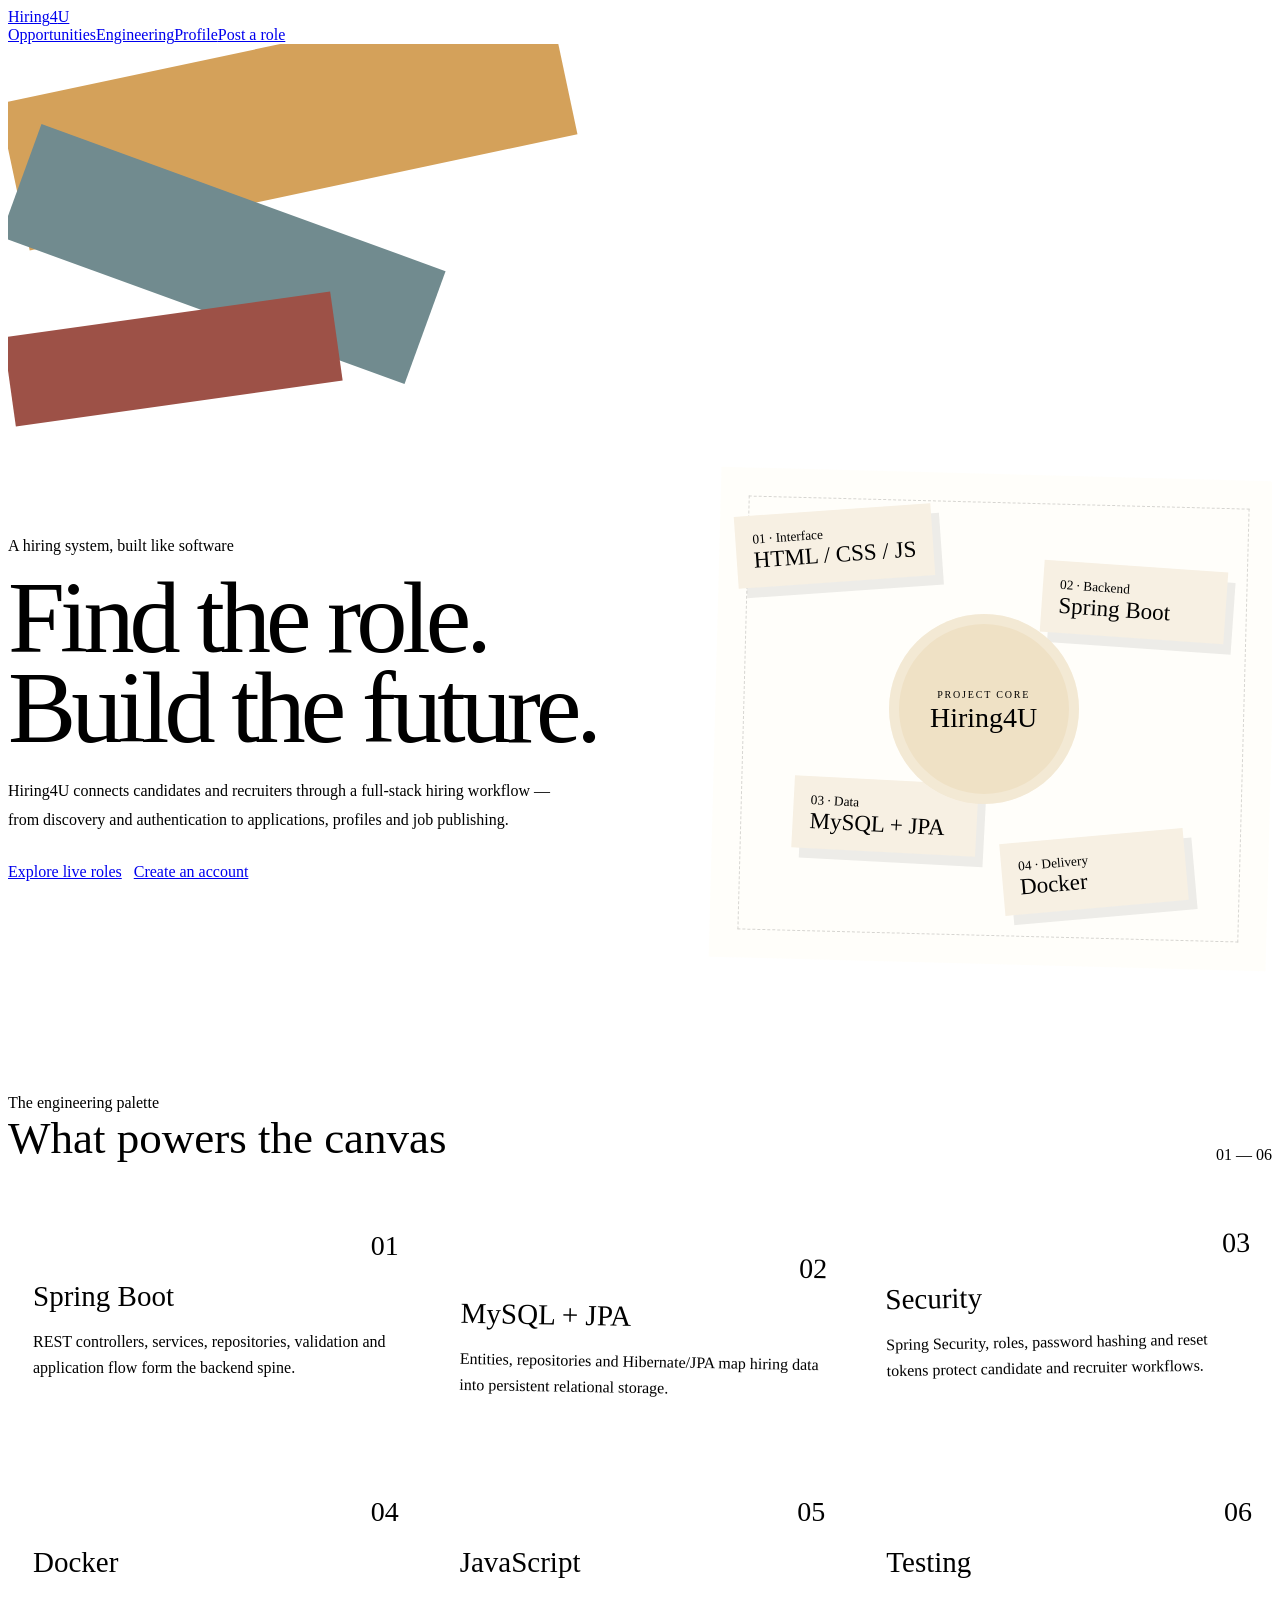
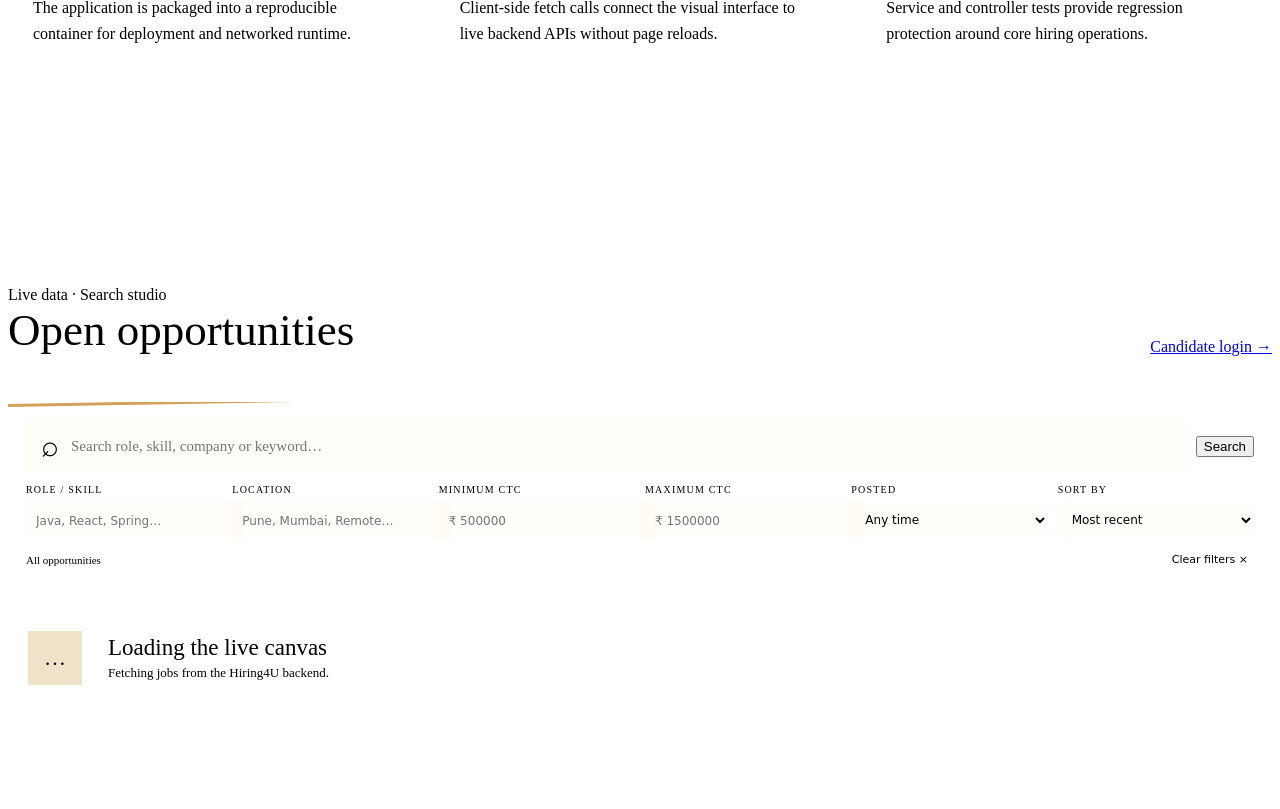
==== target/classes/static/index.html @ a5f6a5e3 "solving docker issue" ====
<!doctype html>
<html lang="en"><head>
<meta charset="utf-8"><meta name="viewport" content="width=device-width,initial-scale=1">
<title>Hiring4U — Engineering the next opportunity</title>
<link rel="stylesheet" href="/css/atelier.css">
<style>
.home{min-height:calc(100vh - 76px);position:relative;overflow:hidden}
.hero{position:relative;min-height:610px;display:grid;grid-template-columns:1.05fr .95fr;align-items:center;gap:50px}
.hero h1{font:400 clamp(58px,8vw,108px)/.88 Georgia,serif;letter-spacing:-5px;margin:18px 0 24px;max-width:700px}
.hero p{max-width:560px;color:var(--muted);font-size:16px;line-height:1.8}
.hero-actions{display:flex;gap:12px;margin-top:28px;flex-wrap:wrap}
.paint.a{width:560px;height:150px;background:#d4a15a;left:-170px;top:120px;transform:rotate(-12deg)}
.paint.b{width:430px;height:120px;background:#718b8f;right:-160px;top:60px;transform:rotate(20deg)}
.paint.c{width:330px;height:90px;background:#9d5147;right:5%;bottom:30px;transform:rotate(-8deg)}
.arch{height:510px;position:relative}
.canvas-art{position:absolute;inset:20px 0 0 20px;border:1px solid var(--line);background:rgba(255,252,244,.48);transform:rotate(1.5deg);box-shadow:var(--shadow)}
.canvas-art:before{content:"";position:absolute;inset:28px;border:1px dashed rgba(36,34,29,.18)}
.node{position:absolute;padding:14px 17px;border:1px solid var(--ink);background:#f7f0e3;box-shadow:8px 10px 0 rgba(36,34,29,.08);min-width:150px}
.node b{display:block;font:400 23px Georgia,serif}.node small{color:var(--muted)}
.n1{left:7%;top:11%;transform:rotate(-4deg)}.n2{right:8%;top:22%;transform:rotate(4deg)}.n3{left:17%;bottom:22%;transform:rotate(3deg)}.n4{right:15%;bottom:11%;transform:rotate(-5deg)}
.core{position:absolute;left:50%;top:50%;transform:translate(-50%,-50%);width:190px;height:190px;border-radius:50%;display:grid;place-items:center;text-align:center;background:#efe1c5;border:2px solid var(--ink);box-shadow:inset 0 0 0 10px rgba(255,255,255,.25)}
.core strong{font:400 28px Georgia,serif}.core span{font-size:10px;letter-spacing:.18em;text-transform:uppercase}
.flow{position:absolute;height:1px;background:var(--ink);transform-origin:left}
.f1{width:145px;left:31%;top:35%;transform:rotate(-13deg)}.f2{width:145px;left:60%;top:39%;transform:rotate(13deg)}.f3{width:150px;left:34%;top:65%;transform:rotate(14deg)}.f4{width:150px;left:58%;top:62%;transform:rotate(-13deg)}
.section{padding:80px 0}.section-head{display:flex;justify-content:space-between;align-items:end;border-bottom:1px solid var(--line);padding-bottom:18px;margin-bottom:28px}.section h2{font:400 45px Georgia,serif;margin:0}.tech-grid{display:grid;grid-template-columns:repeat(3,1fr);gap:16px}.tech{padding:25px;min-height:200px;position:relative}.tech:nth-child(2){transform:translateY(20px) rotate(1deg)}.tech:nth-child(3){transform:rotate(-1deg)}.tech h3{font:400 29px Georgia,serif;margin:45px 0 10px}.tech p{color:var(--muted);line-height:1.6}.tech .num{position:absolute;right:20px;top:20px;color:var(--wine);font:400 28px Georgia,serif}
.jobs{display:grid;gap:14px}.job{display:grid;grid-template-columns:60px 1fr auto;gap:20px;align-items:center;padding:20px}.mark{width:54px;height:54px;border:1px solid var(--ink);display:grid;place-items:center;font:400 22px Georgia,serif;background:#efe2c8}.job h3{font:400 23px Georgia,serif;margin:0 0 4px}.job p{margin:0;color:var(--muted);font-size:13px}.skills{margin-top:9px;color:#625c50;font-size:12px}.job button{white-space:nowrap}
@media(max-width:900px){.hero{grid-template-columns:1fr}.arch{height:430px}.tech-grid{grid-template-columns:1fr}.tech:nth-child(2){transform:none}.job{grid-template-columns:52px 1fr}.job button{grid-column:2;width:max-content}}

.job-search{padding:18px;margin:0 0 26px;position:relative;overflow:hidden}.job-search:before{content:"";position:absolute;left:-10%;top:0;width:38%;height:3px;background:#d4a15a;transform:rotate(-1deg)}
.search-line{display:grid;grid-template-columns:1fr auto;gap:10px;align-items:center}.search-main{display:flex;align-items:center;gap:10px;border:1px solid var(--line);background:rgba(255,252,244,.72);padding:0 15px;min-height:52px}.search-main span{font:30px Georgia,serif;color:var(--wine)}.search-main input{border:0;outline:0;background:transparent;width:100%;font:15px Georgia,serif;color:var(--ink)}
.filter-grid{display:grid;grid-template-columns:repeat(6,1fr);gap:10px;margin-top:12px}.filter-grid label{display:grid;gap:6px}.filter-grid label>span{font-size:10px;letter-spacing:.12em;text-transform:uppercase;color:var(--muted)}.filter-grid input,.filter-grid select{width:100%;border:1px solid var(--line);background:rgba(255,252,244,.55);padding:11px 10px;outline:0;color:var(--ink);font:12px Inter,system-ui,sans-serif}.filter-grid input:focus,.filter-grid select:focus,.search-main:focus-within{border-color:var(--wine);box-shadow:0 0 0 2px rgba(122,52,52,.08)}
.search-footer{display:flex;justify-content:space-between;align-items:center;margin-top:13px;font-size:11px;color:var(--muted)}.clear-search{border:0;background:transparent;color:var(--wine);font:11px Inter,system-ui,sans-serif;cursor:pointer}.clear-search:hover{text-decoration:underline}.job-search.busy{opacity:.72}.job-search.busy:after{content:"Searching…";position:absolute;right:18px;top:7px;font-size:9px;letter-spacing:.15em;text-transform:uppercase;color:var(--wine)}
@media(max-width:1050px){.filter-grid{grid-template-columns:repeat(3,1fr)}}@media(max-width:700px){.search-line{grid-template-columns:1fr}.filter-grid{grid-template-columns:1fr 1fr}.search-footer{align-items:flex-start;gap:10px}}@media(max-width:480px){.filter-grid{grid-template-columns:1fr}}
</style></head>
<body>
<nav class="atelier-nav"><div class="nav-inner"><a class="brand" href="/">Hiring<span>4</span>U</a>
<div class="nav-links"><a href="#jobs">Opportunities</a><a href="#craft">Engineering</a><a href="/profile.html">Profile</a><a href="/post-job.html" class="nav-pill">Post a role</a></div>
</div></nav>
<main class="home">
<div class="paint a"></div><div class="paint b"></div><div class="paint c"></div>
<section class="canvas hero">
<div><div class="kicker">A hiring system, built like software</div><h1>Find the role.<br>Build the future.</h1><p>Hiring4U connects candidates and recruiters through a full-stack hiring workflow — from discovery and authentication to applications, profiles and job publishing.</p><div class="hero-actions"><a class="btn wine" href="#jobs">Explore live roles</a><a class="btn alt" href="/signup.html">Create an account</a></div></div>
<div class="arch"><div class="canvas-art"></div><div class="node n1"><small>01 · Interface</small><b>HTML / CSS / JS</b></div><div class="node n2"><small>02 · Backend</small><b>Spring Boot</b></div><div class="node n3"><small>03 · Data</small><b>MySQL + JPA</b></div><div class="node n4"><small>04 · Delivery</small><b>Docker</b></div><div class="core"><div><span>Project core</span><br><strong>Hiring4U</strong></div></div><i class="flow f1"></i><i class="flow f2"></i><i class="flow f3"></i><i class="flow f4"></i></div>
</section>
<section id="craft" class="canvas section"><div class="section-head"><div><div class="kicker">The engineering palette</div><h2>What powers the canvas</h2></div><span class="kicker">01 — 06</span></div>
<div class="tech-grid"><article class="tech paper-card"><span class="num">01</span><h3>Spring Boot</h3><p>REST controllers, services, repositories, validation and application flow form the backend spine.</p></article>
<article class="tech paper-card"><span class="num">02</span><h3>MySQL + JPA</h3><p>Entities, repositories and Hibernate/JPA map hiring data into persistent relational storage.</p></article>
<article class="tech paper-card"><span class="num">03</span><h3>Security</h3><p>Spring Security, roles, password hashing and reset tokens protect candidate and recruiter workflows.</p></article>
<article class="tech paper-card"><span class="num">04</span><h3>Docker</h3><p>The application is packaged into a reproducible container for deployment and networked runtime.</p></article>
<article class="tech paper-card"><span class="num">05</span><h3>JavaScript</h3><p>Client-side fetch calls connect the visual interface to live backend APIs without page reloads.</p></article>
<article class="tech paper-card"><span class="num">06</span><h3>Testing</h3><p>Service and controller tests provide regression protection around core hiring operations.</p></article></div></section>
<section id="jobs" class="canvas section"><div class="section-head"><div><div class="kicker">Live data · Search studio</div><h2>Open opportunities</h2></div><a class="kicker" href="/login.html">Candidate login →</a></div>
<div class="job-search paper-card">
  <div class="search-line">
    <label class="search-main"><span>⌕</span><input id="job-search" type="search" placeholder="Search role, skill, company or keyword…" autocomplete="off"></label>
    <button id="job-search-button" class="btn wine" type="button">Search</button>
  </div>
  <div class="filter-grid">
    <label><span>Role / skill</span><input id="job-role" type="text" placeholder="Java, React, Spring…"></label>
    <label><span>Location</span><input id="job-location" type="text" placeholder="Pune, Mumbai, Remote…"></label>
    <label><span>Minimum CTC</span><input id="job-min-ctc" type="number" min="0" step="10000" placeholder="₹ 500000"></label>
    <label><span>Maximum CTC</span><input id="job-max-ctc" type="number" min="0" step="10000" placeholder="₹ 1500000"></label>
    <label><span>Posted</span><select id="job-posted"><option value="">Any time</option><option value="1">Last 24 hours</option><option value="7">Last 7 days</option><option value="30">Last 30 days</option><option value="90">Last 90 days</option></select></label>
    <label><span>Sort by</span><select id="job-sort"><option value="recent">Most recent</option><option value="ctc_desc">Highest CTC</option><option value="ctc_asc">Lowest CTC</option><option value="title_asc">Role A–Z</option><option value="location_asc">Location A–Z</option></select></label>
  </div>
  <div class="search-footer"><span id="job-filter-summary">All opportunities</span><button id="job-clear" class="clear-search" type="button">Clear filters ×</button></div>
</div>
<div id="live-jobs-list" class="jobs"><div class="job paper-card"><div class="mark">…</div><div><h3>Loading the live canvas</h3><p>Fetching jobs from the Hiring4U backend.</p></div></div></div><p id="job-feedback" class="feedback"></p></section>
</main>
<script src="/js/app.js"></script>
</body></html>
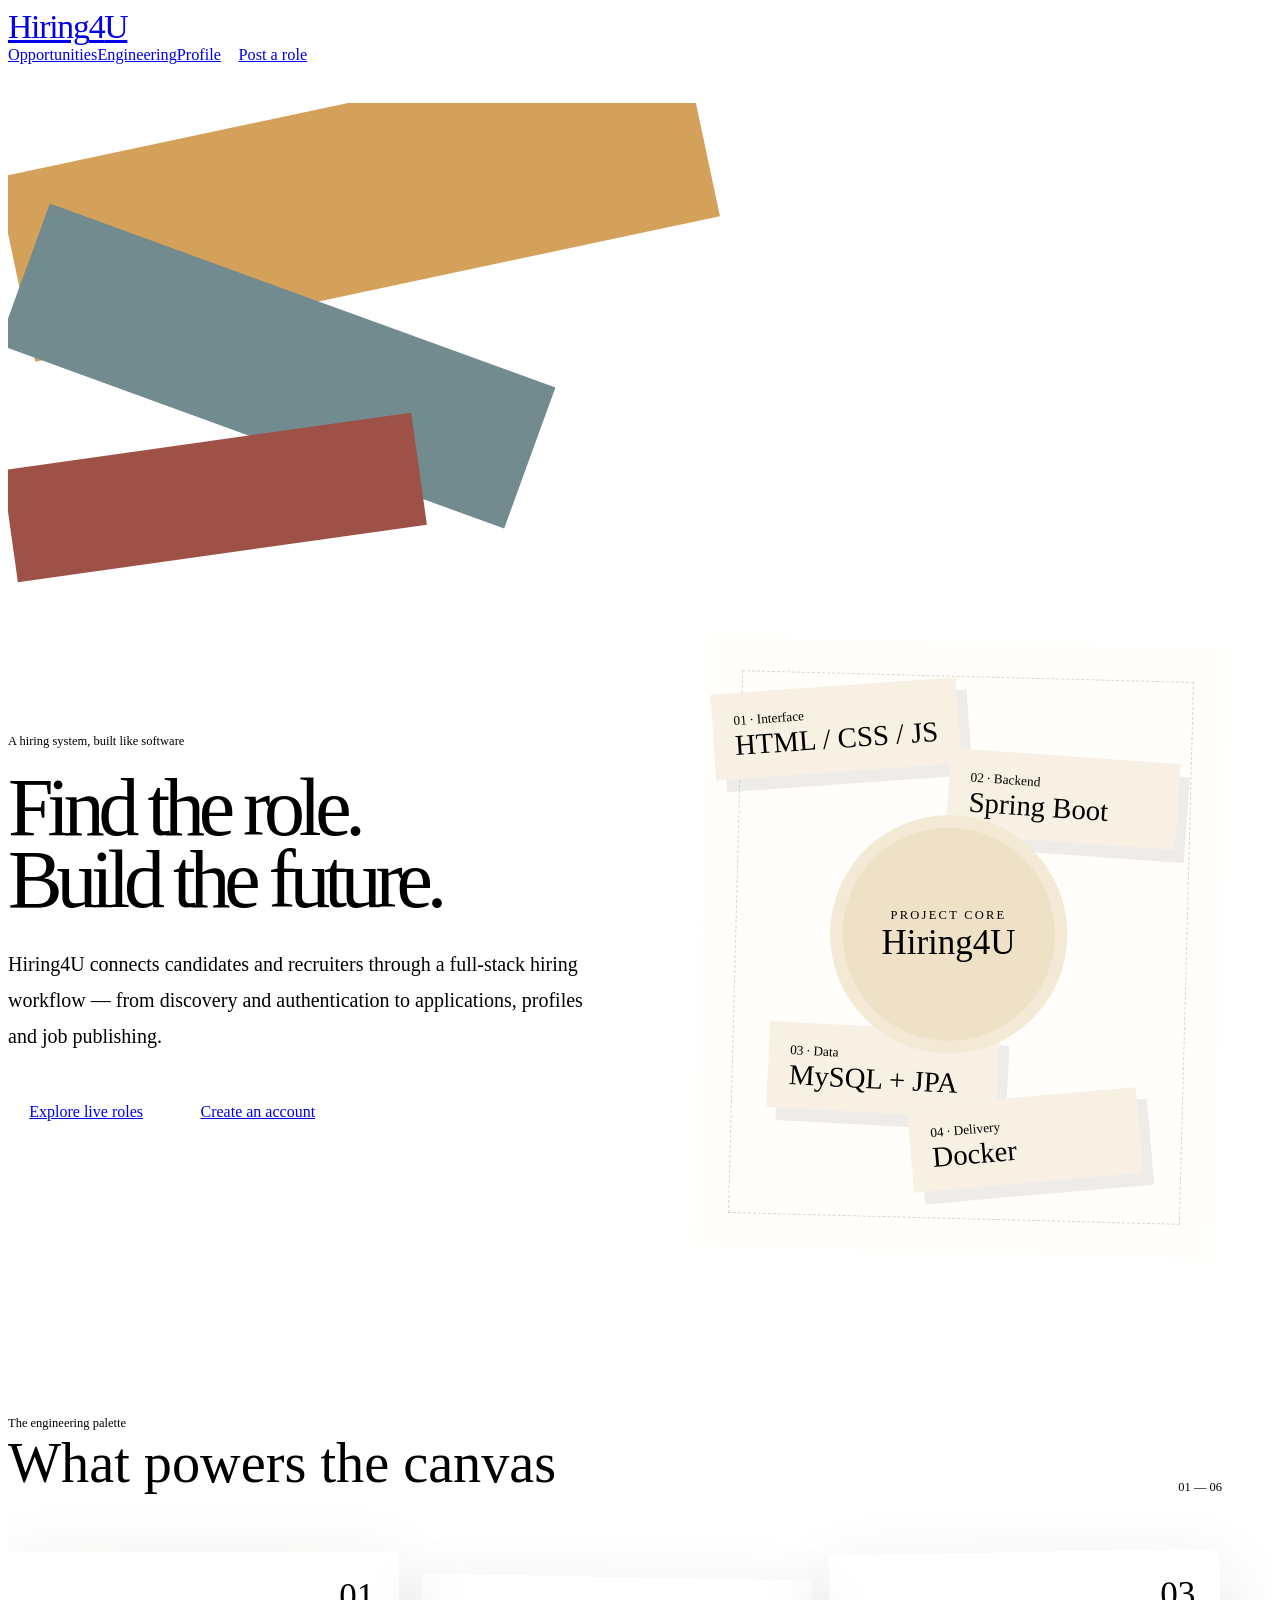
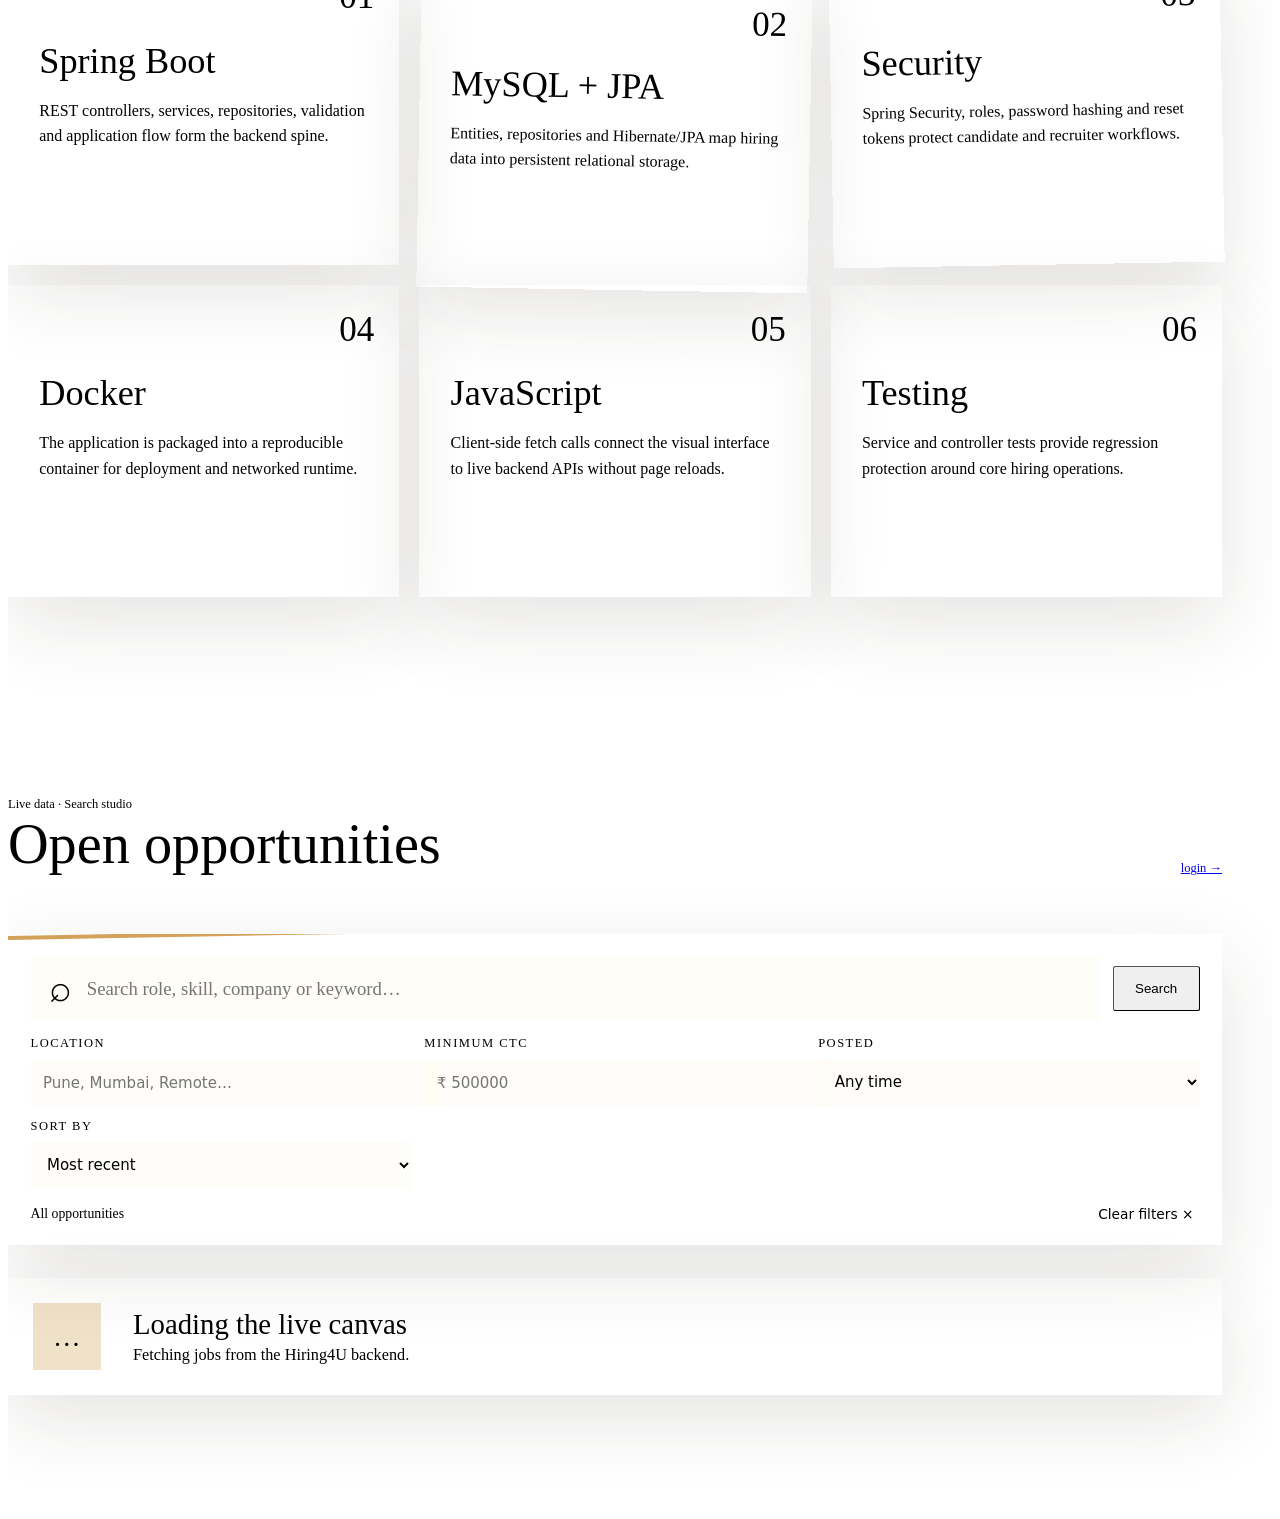
==== commit e613c98d: "Front End changes" ====
--- a/target/classes/static/index.html
+++ b/target/classes/static/index.html
@@ -4,34 +4,56 @@
 <title>Hiring4U — Engineering the next opportunity</title>
 <link rel="stylesheet" href="/css/atelier.css">
 <style>
-.home{min-height:calc(100vh - 76px);position:relative;overflow:hidden}
-.hero{position:relative;min-height:610px;display:grid;grid-template-columns:1.05fr .95fr;align-items:center;gap:50px}
-.hero h1{font:400 clamp(58px,8vw,108px)/.88 Georgia,serif;letter-spacing:-5px;margin:18px 0 24px;max-width:700px}
-.hero p{max-width:560px;color:var(--muted);font-size:16px;line-height:1.8}
-.hero-actions{display:flex;gap:12px;margin-top:28px;flex-wrap:wrap}
-.paint.a{width:560px;height:150px;background:#d4a15a;left:-170px;top:120px;transform:rotate(-12deg)}
-.paint.b{width:430px;height:120px;background:#718b8f;right:-160px;top:60px;transform:rotate(20deg)}
-.paint.c{width:330px;height:90px;background:#9d5147;right:5%;bottom:30px;transform:rotate(-8deg)}
-.arch{height:510px;position:relative}
-.canvas-art{position:absolute;inset:20px 0 0 20px;border:1px solid var(--line);background:rgba(255,252,244,.48);transform:rotate(1.5deg);box-shadow:var(--shadow)}
-.canvas-art:before{content:"";position:absolute;inset:28px;border:1px dashed rgba(36,34,29,.18)}
-.node{position:absolute;padding:14px 17px;border:1px solid var(--ink);background:#f7f0e3;box-shadow:8px 10px 0 rgba(36,34,29,.08);min-width:150px}
-.node b{display:block;font:400 23px Georgia,serif}.node small{color:var(--muted)}
+.home{min-height:calc(80vh - 95px);position:relative;overflow:hidden}
+.hero{position:relative;min-height:762.5px;display:grid;grid-template-columns:1.05fr .95fr;align-items:center;gap:62.5px}
+.hero h1{font:400 clamp(72.5px,6.4vw,135px)/.88 Georgia,serif;letter-spacing:-6.25px;margin:22.5px 0 30px;max-width:875px}
+.hero p{max-width:700px;color:var(--muted);font-size:20px;line-height:1.8}
+.hero-actions{display:flex;gap:15px;margin-top:35px;flex-wrap:wrap}
+.paint.a{width:700px;height:187.5px;background:#d4a15a;left:-212.5px;top:150px;transform:rotate(-12deg)}
+.paint.b{width:537.5px;height:150px;background:#718b8f;right:-200px;top:75px;transform:rotate(20deg)}
+.paint.c{width:412.5px;height:112.5px;background:#9d5147;right:5%;bottom:37.5px;transform:rotate(-8deg)}
+.arch{height:637.5px;position:relative}
+.canvas-art{position:absolute;inset:25px 0 0 25px;border:1.25px solid var(--line);background:rgba(255,252,244,.48);transform:rotate(1.5deg);box-shadow:var(--shadow)}
+.canvas-art:before{content:"";position:absolute;inset:35px;border:1.25px dashed rgba(36,34,29,.18)}
+.node{position:absolute;padding:17.5px 21.25px;border:1.25px solid var(--ink);background:#f7f0e3;box-shadow:10px 12.5px 0 rgba(36,34,29,.08);min-width:187.5px}
+.node b{display:block;font:400 28.75px Georgia,serif}.node small{color:var(--muted)}
 .n1{left:7%;top:11%;transform:rotate(-4deg)}.n2{right:8%;top:22%;transform:rotate(4deg)}.n3{left:17%;bottom:22%;transform:rotate(3deg)}.n4{right:15%;bottom:11%;transform:rotate(-5deg)}
-.core{position:absolute;left:50%;top:50%;transform:translate(-50%,-50%);width:190px;height:190px;border-radius:50%;display:grid;place-items:center;text-align:center;background:#efe1c5;border:2px solid var(--ink);box-shadow:inset 0 0 0 10px rgba(255,255,255,.25)}
-.core strong{font:400 28px Georgia,serif}.core span{font-size:10px;letter-spacing:.18em;text-transform:uppercase}
-.flow{position:absolute;height:1px;background:var(--ink);transform-origin:left}
-.f1{width:145px;left:31%;top:35%;transform:rotate(-13deg)}.f2{width:145px;left:60%;top:39%;transform:rotate(13deg)}.f3{width:150px;left:34%;top:65%;transform:rotate(14deg)}.f4{width:150px;left:58%;top:62%;transform:rotate(-13deg)}
-.section{padding:80px 0}.section-head{display:flex;justify-content:space-between;align-items:end;border-bottom:1px solid var(--line);padding-bottom:18px;margin-bottom:28px}.section h2{font:400 45px Georgia,serif;margin:0}.tech-grid{display:grid;grid-template-columns:repeat(3,1fr);gap:16px}.tech{padding:25px;min-height:200px;position:relative}.tech:nth-child(2){transform:translateY(20px) rotate(1deg)}.tech:nth-child(3){transform:rotate(-1deg)}.tech h3{font:400 29px Georgia,serif;margin:45px 0 10px}.tech p{color:var(--muted);line-height:1.6}.tech .num{position:absolute;right:20px;top:20px;color:var(--wine);font:400 28px Georgia,serif}
-.jobs{display:grid;gap:14px}.job{display:grid;grid-template-columns:60px 1fr auto;gap:20px;align-items:center;padding:20px}.mark{width:54px;height:54px;border:1px solid var(--ink);display:grid;place-items:center;font:400 22px Georgia,serif;background:#efe2c8}.job h3{font:400 23px Georgia,serif;margin:0 0 4px}.job p{margin:0;color:var(--muted);font-size:13px}.skills{margin-top:9px;color:#625c50;font-size:12px}.job button{white-space:nowrap}
-@media(max-width:900px){.hero{grid-template-columns:1fr}.arch{height:430px}.tech-grid{grid-template-columns:1fr}.tech:nth-child(2){transform:none}.job{grid-template-columns:52px 1fr}.job button{grid-column:2;width:max-content}}
+.core{position:absolute;left:50%;top:50%;transform:translate(-50%,-50%);width:237.5px;height:237.5px;border-radius:50%;display:grid;place-items:center;text-align:center;background:#efe1c5;border:2.5px solid var(--ink);box-shadow:inset 0 0 0 12.5px rgba(255,255,255,.25)}
+.core strong{font:400 35px Georgia,serif}.core span{font-size:12.5px;letter-spacing:.18em;text-transform:uppercase}
+.flow{position:absolute;height:1.25px;background:var(--ink);transform-origin:left}
+.f1{width:181.25px;left:31%;top:35%;transform:rotate(-13deg)}.f2{width:181.25px;left:60%;top:39%;transform:rotate(13deg)}.f3{width:187.5px;left:34%;top:65%;transform:rotate(14deg)}.f4{width:187.5px;left:58%;top:62%;transform:rotate(-13deg)}
+.section{padding:100px 0}.section-head{display:flex;justify-content:space-between;align-items:end;border-bottom:1.25px solid var(--line);padding-bottom:22.5px;margin-bottom:35px}.section h2{font:400 56.25px Georgia,serif;margin:0}.tech-grid{display:grid;grid-template-columns:repeat(3,1fr);gap:20px}.tech{padding:31.25px;min-height:250px;position:relative}.tech:nth-child(2){transform:translateY(25px) rotate(1deg)}.tech:nth-child(3){transform:rotate(-1deg)}.tech h3{font:400 36.25px Georgia,serif;margin:56.25px 0 12.5px}.tech p{color:var(--muted);line-height:1.6}.tech .num{position:absolute;right:25px;top:25px;color:var(--wine);font:400 35px Georgia,serif}
+.jobs{display:grid;gap:17.5px}.job{display:grid;grid-template-columns:75px 1fr auto;gap:25px;align-items:center;padding:25px}.mark{width:67.5px;height:67.5px;border:1.25px solid var(--ink);display:grid;place-items:center;font:400 27.5px Georgia,serif;background:#efe2c8}.job h3{font:400 28.75px Georgia,serif;margin:0 0 5px}.job p{margin:0;color:var(--muted);font-size:16.25px}.skills{margin-top:11.25px;color:#625c50;font-size:15px}.job button{white-space:nowrap}
+@media(max-width:1125px){.hero{grid-template-columns:1fr}.arch{height:537.5px}.tech-grid{grid-template-columns:1fr}.tech:nth-child(2){transform:none}.job{grid-template-columns:65px 1fr}.job button{grid-column:2;width:max-content}}
 
-.job-search{padding:18px;margin:0 0 26px;position:relative;overflow:hidden}.job-search:before{content:"";position:absolute;left:-10%;top:0;width:38%;height:3px;background:#d4a15a;transform:rotate(-1deg)}
-.search-line{display:grid;grid-template-columns:1fr auto;gap:10px;align-items:center}.search-main{display:flex;align-items:center;gap:10px;border:1px solid var(--line);background:rgba(255,252,244,.72);padding:0 15px;min-height:52px}.search-main span{font:30px Georgia,serif;color:var(--wine)}.search-main input{border:0;outline:0;background:transparent;width:100%;font:15px Georgia,serif;color:var(--ink)}
-.filter-grid{display:grid;grid-template-columns:repeat(6,1fr);gap:10px;margin-top:12px}.filter-grid label{display:grid;gap:6px}.filter-grid label>span{font-size:10px;letter-spacing:.12em;text-transform:uppercase;color:var(--muted)}.filter-grid input,.filter-grid select{width:100%;border:1px solid var(--line);background:rgba(255,252,244,.55);padding:11px 10px;outline:0;color:var(--ink);font:12px Inter,system-ui,sans-serif}.filter-grid input:focus,.filter-grid select:focus,.search-main:focus-within{border-color:var(--wine);box-shadow:0 0 0 2px rgba(122,52,52,.08)}
-.search-footer{display:flex;justify-content:space-between;align-items:center;margin-top:13px;font-size:11px;color:var(--muted)}.clear-search{border:0;background:transparent;color:var(--wine);font:11px Inter,system-ui,sans-serif;cursor:pointer}.clear-search:hover{text-decoration:underline}.job-search.busy{opacity:.72}.job-search.busy:after{content:"Searching…";position:absolute;right:18px;top:7px;font-size:9px;letter-spacing:.15em;text-transform:uppercase;color:var(--wine)}
-@media(max-width:1050px){.filter-grid{grid-template-columns:repeat(3,1fr)}}@media(max-width:700px){.search-line{grid-template-columns:1fr}.filter-grid{grid-template-columns:1fr 1fr}.search-footer{align-items:flex-start;gap:10px}}@media(max-width:480px){.filter-grid{grid-template-columns:1fr}}
-</style></head>
+.job-search{padding:22.5px;margin:0 0 32.5px;position:relative;overflow:hidden}.job-search:before{content:"";position:absolute;left:-10%;top:0;width:38%;height:3.75px;background:#d4a15a;transform:rotate(-1deg)}
+.search-line{display:grid;grid-template-columns:1fr auto;gap:12.5px;align-items:center}.search-main{display:flex;align-items:center;gap:12.5px;border:1.25px solid var(--line);background:rgba(255,252,244,.72);padding:0 18.75px;min-height:65px}.search-main span{font:37.5px Georgia,serif;color:var(--wine)}.search-main input{border:0;outline:0;background:transparent;width:100%;font:18.75px Georgia,serif;color:var(--ink)}
+.filter-grid{display:grid;grid-template-columns:repeat(6,1fr);gap:12.5px;margin-top:15px}.filter-grid label{display:grid;gap:7.5px}.filter-grid label>span{font-size:12.5px;letter-spacing:.12em;text-transform:uppercase;color:var(--muted)}.filter-grid input,.filter-grid select{width:100%;border:1.25px solid var(--line);background:rgba(255,252,244,.55);padding:13.75px 12.5px;outline:0;color:var(--ink);font:15px Inter,system-ui,sans-serif}.filter-grid input:focus,.filter-grid select:focus,.search-main:focus-within{border-color:var(--wine);box-shadow:0 0 0 2.5px rgba(122,52,52,.08)}
+.search-footer{display:flex;justify-content:space-between;align-items:center;margin-top:16.25px;font-size:13.75px;color:var(--muted)}.clear-search{border:0;background:transparent;color:var(--wine);font:13.75px Inter,system-ui,sans-serif;cursor:pointer}.clear-search:hover{text-decoration:underline}.job-search.busy{opacity:.72}.job-search.busy:after{content:"Searching…";position:absolute;right:22.5px;top:8.75px;font-size:11.25px;letter-spacing:.15em;text-transform:uppercase;color:var(--wine)}
+@media(max-width:1312.5px){.filter-grid{grid-template-columns:repeat(3,1fr)}}@media(max-width:875px){.search-line{grid-template-columns:1fr}.filter-grid{grid-template-columns:1fr 1fr}.search-footer{align-items:flex-start;gap:12.5px}}@media(max-width:600px){.filter-grid{grid-template-columns:1fr}}
+</style>
+<style>
+/* Homepage-only 125% layout tuning.
+   The shared atelier.css remains untouched so all other pages retain their original sizing. */
+body:before{
+  background-image:radial-gradient(rgba(0,0,0,.45) .5625px,transparent .75px);
+  background-size:6.25px 6.25px;
+}
+.atelier-nav{backdrop-filter:blur(15px);border-bottom-width:1.25px}
+.nav-inner{width:min(1525px,calc(100% - 50px));height:95px;gap:35px}
+.brand{font-size:33.75px;letter-spacing:-1.25px}
+.nav-links{gap:25px;font-size:16.25px}
+.nav-pill{border-width:1.25px;padding:11.25px 17.5px;border-radius:1248.75px}
+.canvas{width:min(1525px,calc(100% - 50px))}
+.paper-card{border-width:1.25px;box-shadow:0 25px 75px rgba(47,38,25,.12)}
+.kicker{font-size:12.5px}
+.btn{border-width:1.25px;padding:13.75px 21.25px;border-radius:2.5px}
+@media(max-width:950px){
+  .nav-inner{height:82.5px;width:min(100% - 35px,1525px)}
+  .canvas{width:min(100% - 35px,1525px)}
+}
+</style>
+</head>
 <body>
 <nav class="atelier-nav"><div class="nav-inner"><a class="brand" href="/">Hiring<span>4</span>U</a>
 <div class="nav-links"><a href="#jobs">Opportunities</a><a href="#craft">Engineering</a><a href="/profile.html">Profile</a><a href="/post-job.html" class="nav-pill">Post a role</a></div>
@@ -49,19 +71,41 @@
 <article class="tech paper-card"><span class="num">04</span><h3>Docker</h3><p>The application is packaged into a reproducible container for deployment and networked runtime.</p></article>
 <article class="tech paper-card"><span class="num">05</span><h3>JavaScript</h3><p>Client-side fetch calls connect the visual interface to live backend APIs without page reloads.</p></article>
 <article class="tech paper-card"><span class="num">06</span><h3>Testing</h3><p>Service and controller tests provide regression protection around core hiring operations.</p></article></div></section>
-<section id="jobs" class="canvas section"><div class="section-head"><div><div class="kicker">Live data · Search studio</div><h2>Open opportunities</h2></div><a class="kicker" href="/login.html">Candidate login →</a></div>
+<section id="jobs" class="canvas section">
+  <div class="section-head"><div>
+    <div class="kicker">Live data · Search studio</div>
+    <h2>Open opportunities</h2>
+  </div>
+  <a class="kicker" href="/login.html"> login →</a>
+</div>
 <div class="job-search paper-card">
   <div class="search-line">
     <label class="search-main"><span>⌕</span><input id="job-search" type="search" placeholder="Search role, skill, company or keyword…" autocomplete="off"></label>
     <button id="job-search-button" class="btn wine" type="button">Search</button>
   </div>
-  <div class="filter-grid">
-    <label><span>Role / skill</span><input id="job-role" type="text" placeholder="Java, React, Spring…"></label>
-    <label><span>Location</span><input id="job-location" type="text" placeholder="Pune, Mumbai, Remote…"></label>
-    <label><span>Minimum CTC</span><input id="job-min-ctc" type="number" min="0" step="10000" placeholder="₹ 500000"></label>
-    <label><span>Maximum CTC</span><input id="job-max-ctc" type="number" min="0" step="10000" placeholder="₹ 1500000"></label>
-    <label><span>Posted</span><select id="job-posted"><option value="">Any time</option><option value="1">Last 24 hours</option><option value="7">Last 7 days</option><option value="30">Last 30 days</option><option value="90">Last 90 days</option></select></label>
-    <label><span>Sort by</span><select id="job-sort"><option value="recent">Most recent</option><option value="ctc_desc">Highest CTC</option><option value="ctc_asc">Lowest CTC</option><option value="title_asc">Role A–Z</option><option value="location_asc">Location A–Z</option></select></label>
+  <div class="filter-grid"> 
+    <label><span>Location</span>
+      <input id="job-location" type="text" placeholder="Pune, Mumbai, Remote…">
+    </label>
+    <label><span>Minimum CTC</span>
+      <input id="job-min-ctc" type="number" min="0" step="10000" placeholder="₹ 500000">
+    </label>
+    <label><span>Posted</span>
+      <select id="job-posted">
+        <option value="">Any time</option>
+        <option value="1">Last 24 hours</option>
+        <option value="7">Last 7 days</option>
+        <option value="10">Last 10 days</option>
+        <option value="15">Last 15 days</option>
+      </select>
+    </label>
+    <label><span>Sort by</span>
+      <select id="job-sort">
+        <option value="recent">Most recent</option>
+        <option value="ctc_desc">Highest CTC</option>
+        <option value="ctc_asc">Lowest CTC</option>
+      </select>
+    </label>
   </div>
   <div class="search-footer"><span id="job-filter-summary">All opportunities</span><button id="job-clear" class="clear-search" type="button">Clear filters ×</button></div>
 </div>
